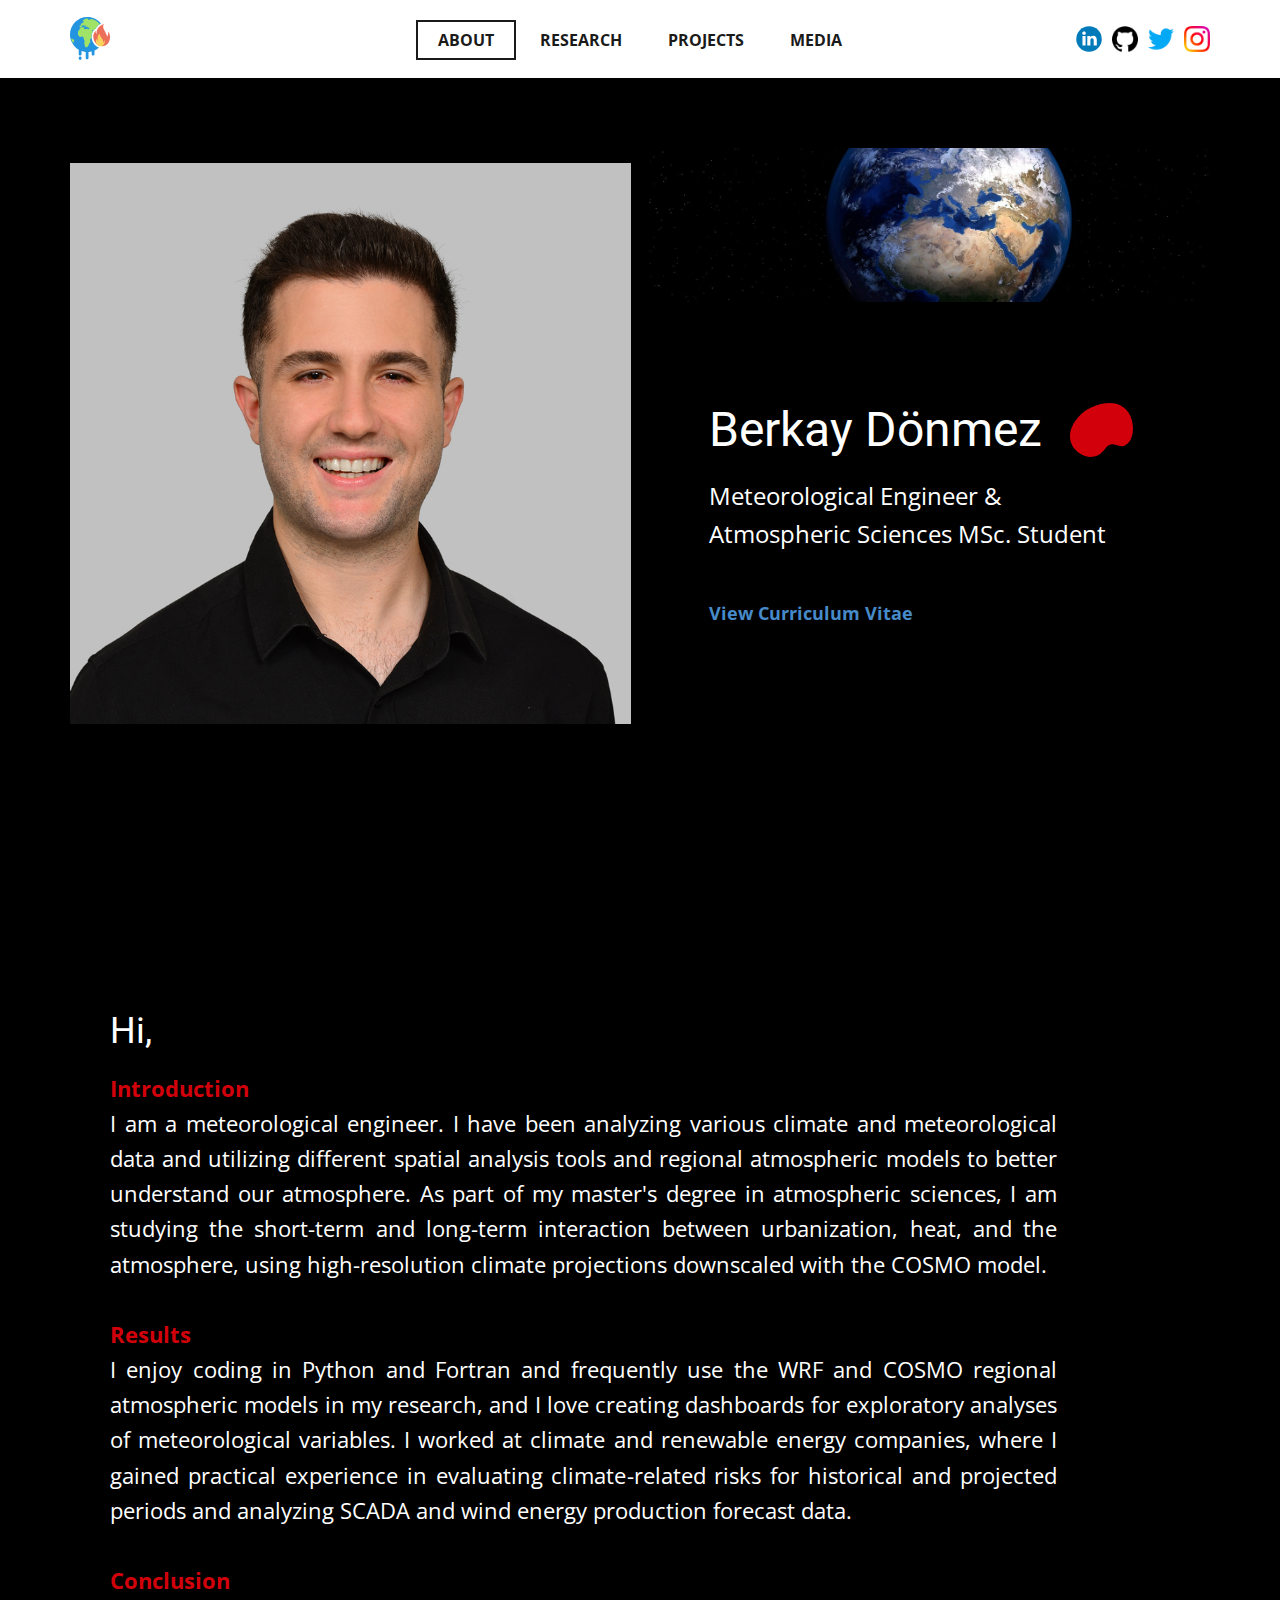
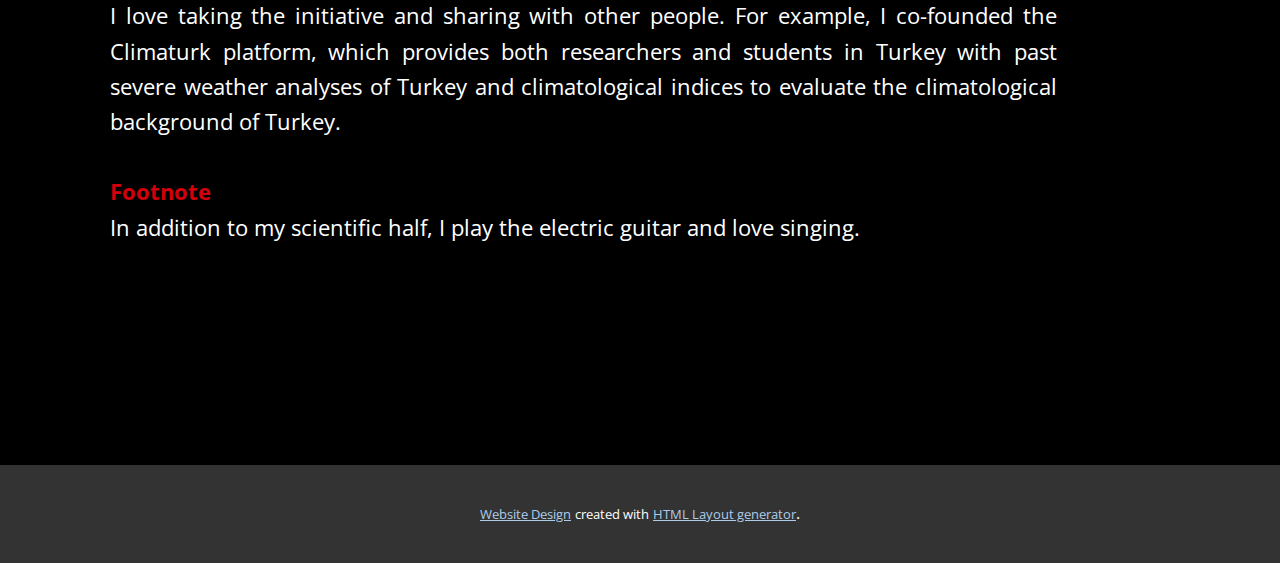
==== index.html @ 16590250 "initial commit" ====
<!DOCTYPE html>
<html style="font-size: 16px;" lang="tr"><head>
    <meta name="viewport" content="width=device-width, initial-scale=1.0">
    <meta charset="utf-8">
    <meta name="keywords" content="Berkay Dönmez, Hi,">
    <meta name="description" content="">
    <title>About</title>
    <link rel="stylesheet" href="nicepage.css" media="screen">
<link rel="stylesheet" href="About.css" media="screen">
    <script class="u-script" type="text/javascript" src="jquery.js" defer=""></script>
    <script class="u-script" type="text/javascript" src="nicepage.js" defer=""></script>
    <meta name="generator" content="Nicepage 4.20.1, nicepage.com">
    <link id="u-theme-google-font" rel="stylesheet" href="https://fonts.googleapis.com/css?family=Roboto:100,100i,300,300i,400,400i,500,500i,700,700i,900,900i|Open+Sans:300,300i,400,400i,500,500i,600,600i,700,700i,800,800i">
    
    
    
    <script type="application/ld+json">{
		"@context": "http://schema.org",
		"@type": "Organization",
		"name": "Berkay Github",
		"logo": "images/climate-change-icon.svg",
		"sameAs": [
				"https://www.linkedin.com/in/berkaydonmezs/",
				"https://github.com/berkaydonmezs",
				"https://twitter.com/berkaydonmezs",
				"https://www.instagram.com/berkaydonmezs/"
		]
}</script>
    <meta name="theme-color" content="#478ac9">
    <meta name="twitter:site" content="@">
    <meta name="twitter:card" content="summary_large_image">
    <meta name="twitter:title" content="About">
    <meta name="twitter:description" content="Berkay Github">
    <meta property="og:title" content="About">
    <meta property="og:type" content="website">
  </head>
  <body data-home-page="About.html" data-home-page-title="About" class="u-body u-xl-mode" data-lang="tr"><header class="u-align-center-sm u-align-center-xs u-clearfix u-header u-header" id="sec-ac42"><div class="u-clearfix u-sheet u-valign-middle-sm u-valign-middle-xs u-sheet-1">
        <a href="https://berkaydonmezs.github.io/" class="u-image u-logo u-image-1" data-image-width="114" data-image-height="122" title="Home">
          <img src="images/climate-change-icon.svg" class="u-logo-image u-logo-image-1">
        </a>
        <div class="u-social-icons u-spacing-10 u-social-icons-1">
          <a class="u-social-url" target="_blank" data-type="LinkedIn" title="LinkedIn" href="https://www.linkedin.com/in/berkaydonmezs/"><span class="u-icon u-social-icon u-social-linkedin u-icon-1"><svg class="u-svg-link" preserveAspectRatio="xMidYMin slice" viewBox="0 0 112 112" style=""><use xmlns:xlink="http://www.w3.org/1999/xlink" xlink:href="#svg-3932"></use></svg><svg class="u-svg-content" viewBox="0 0 112 112" x="0" y="0" id="svg-3932"><circle fill="currentColor" cx="56.1" cy="56.1" r="55"></circle><path fill="#FFFFFF" d="M41.3,83.7H27.9V43.4h13.4V83.7z M34.6,37.9L34.6,37.9c-4.6,0-7.5-3.1-7.5-7c0-4,3-7,7.6-7s7.4,3,7.5,7
            C42.2,34.8,39.2,37.9,34.6,37.9z M89.6,83.7H76.2V62.2c0-5.4-1.9-9.1-6.8-9.1c-3.7,0-5.9,2.5-6.9,4.9c-0.4,0.9-0.4,2.1-0.4,3.3v22.5
            H48.7c0,0,0.2-36.5,0-40.3h13.4v5.7c1.8-2.7,5-6.7,12.1-6.7c8.8,0,15.4,5.8,15.4,18.1V83.7z"></path></svg></span>
          </a>
          <a class="u-social-url" target="_blank" data-type="Github" title="Github" href="https://github.com/berkaydonmezs"><span class="u-file-icon u-icon u-social-github u-social-icon u-icon-2"><img src="images/733609.png" alt=""></span>
          </a>
          <a class="u-social-url" title="twitter" target="_blank" href="https://twitter.com/berkaydonmezs"><span class="u-file-icon u-icon u-social-icon u-social-twitter u-icon-3"><img src="images/733579.png" alt=""></span>
          </a>
          <a class="u-social-url" title="instagram" target="_blank" href="https://www.instagram.com/berkaydonmezs/"><span class="u-file-icon u-icon u-social-icon u-social-instagram u-icon-4"><img src="images/1384063.png" alt=""></span>
          </a>
        </div>
        <nav class="u-align-left u-menu u-menu-one-level u-offcanvas u-menu-1">
          <div class="menu-collapse" style="font-size: 1rem; letter-spacing: 0px; font-weight: 700; text-transform: uppercase;">
            <a class="u-button-style u-custom-active-border-color u-custom-active-color u-custom-border u-custom-border-color u-custom-borders u-custom-color u-custom-hover-border-color u-custom-hover-color u-custom-left-right-menu-spacing u-custom-padding-bottom u-custom-text-active-color u-custom-text-color u-custom-text-decoration u-custom-text-hover-color u-custom-top-bottom-menu-spacing u-nav-link" href="#" style="padding: 2px 0px; font-size: calc(1em + 4px);">
              <svg class="u-svg-link" preserveAspectRatio="xMidYMin slice" viewBox="0 0 302 302" style=""><use xmlns:xlink="http://www.w3.org/1999/xlink" xlink:href="#svg-8a8f"></use></svg>
              <svg xmlns="http://www.w3.org/2000/svg" xmlns:xlink="http://www.w3.org/1999/xlink" version="1.1" id="svg-8a8f" x="0px" y="0px" viewBox="0 0 302 302" style="enable-background:new 0 0 302 302;" xml:space="preserve" class="u-svg-content"><g><rect y="36" width="302" height="30"></rect><rect y="236" width="302" height="30"></rect><rect y="136" width="302" height="30"></rect>
</g><g></g><g></g><g></g><g></g><g></g><g></g><g></g><g></g><g></g><g></g><g></g><g></g><g></g><g></g><g></g></svg>
            </a>
          </div>
          <div class="u-custom-menu u-nav-container">
            <ul class="u-nav u-spacing-2 u-unstyled u-nav-1"><li class="u-nav-item"><a class="u-border-2 u-border-active-grey-90 u-border-hover-grey-50 u-button-style u-nav-link u-text-active-grey-90 u-text-grey-90 u-text-hover-grey-90" href="About.html" style="padding: 10px 20px;">ABOUT</a>
</li><li class="u-nav-item"><a class="u-border-2 u-border-active-grey-90 u-border-hover-grey-50 u-button-style u-nav-link u-text-active-grey-90 u-text-grey-90 u-text-hover-grey-90" href="Research.html" style="padding: 10px 20px;">RESEARCH</a>
</li><li class="u-nav-item"><a class="u-border-2 u-border-active-grey-90 u-border-hover-grey-50 u-button-style u-nav-link u-text-active-grey-90 u-text-grey-90 u-text-hover-grey-90" href="Projects.html" style="padding: 10px 20px;">PROJECTS</a>
</li><li class="u-nav-item"><a class="u-border-2 u-border-active-grey-90 u-border-hover-grey-50 u-button-style u-nav-link u-text-active-grey-90 u-text-grey-90 u-text-hover-grey-90" href="Media.html" style="padding: 10px 20px;">MEDIA</a>
</li></ul>
          </div>
          <div class="u-custom-menu u-nav-container-collapse">
            <div class="u-align-center u-black u-container-style u-inner-container-layout u-opacity u-opacity-95 u-sidenav">
              <div class="u-inner-container-layout u-sidenav-overflow">
                <div class="u-menu-close"></div>
                <ul class="u-align-center u-nav u-popupmenu-items u-unstyled u-nav-2"><li class="u-nav-item"><a class="u-button-style u-nav-link" href="About.html">ABOUT</a>
</li><li class="u-nav-item"><a class="u-button-style u-nav-link" href="Research.html">RESEARCH</a>
</li><li class="u-nav-item"><a class="u-button-style u-nav-link" href="Projects.html">PROJECTS</a>
</li><li class="u-nav-item"><a class="u-button-style u-nav-link" href="Media.html">MEDIA</a>
</li></ul>
              </div>
            </div>
            <div class="u-black u-menu-overlay u-opacity u-opacity-70"></div>
          </div>
        </nav>
      </div></header>
    <section class="u-black u-clearfix u-section-1" id="sec-024f">
      <div class="u-clearfix u-sheet u-sheet-1">
        <div class="u-clearfix u-expanded-width u-gutter-18 u-layout-wrap u-layout-wrap-1">
          <div class="u-gutter-0 u-layout">
            <div class="u-layout-row">
              <div class="u-size-30 u-size-60-md">
                <div class="u-layout-row">
                  <div class="u-align-left u-container-style u-image u-image-contain u-layout-cell u-left-cell u-size-60 u-image-1" src="" data-image-width="800" data-image-height="800">
                    <div class="u-container-layout u-container-layout-1" src=""></div>
                  </div>
                </div>
              </div>
              <div class="u-size-30 u-size-60-md">
                <div class="u-layout-col">
                  <div class="u-align-left u-container-style u-image u-layout-cell u-right-cell u-size-40 u-image-2" data-image-width="1280" data-image-height="720">
                    <div class="u-container-layout u-valign-middle u-container-layout-2" src=""></div>
                  </div>
                  <div class="u-align-left u-black u-container-style u-layout-cell u-right-cell u-size-20 u-layout-cell-3" src="">
                    <div class="u-container-layout u-container-layout-3">
                      <div class="u-shape u-shape-svg u-text-palette-2-base u-shape-1">
                        <svg class="u-svg-link" preserveAspectRatio="none" viewBox="0 0 160 130" style=""><use xmlns:xlink="http://www.w3.org/1999/xlink" xlink:href="#svg-589f"></use></svg>
                        <svg class="u-svg-content" viewBox="0 0 160 130" x="0px" y="0px" id="svg-589f"><path d="M52.6,11.4C12,28.8-29.7,90.3,29.4,124c19.1,10.9,43.7,6.6,57.2-10.7c0.4-0.5,0.8-1,1.1-1.5c17.8-24.6,32.6-4.1,48.4-8.5
	C180.4,91.2,168.9-38.5,52.6,11.4z"></path></svg>
                      </div>
                      <h2 class="u-text u-text-default u-text-1">Berkay Dönmez</h2>
                      <p class="u-text u-text-default u-text-2">Meteorological Engineer &amp;<br>Atmospheric Sciences MSc. Student<br>
                        <br>
                        <span style="font-size: 1.125rem; font-weight: 700;">
                          <a href="https://climaturk.com/aboutus/Berkay_Donmez_CV_English.pdf" class="u-active-none u-border-none u-btn u-button-link u-button-style u-hover-none u-none u-text-palette-1-base u-btn-1">View Curriculum Vitae</a>
                        </span>
                      </p>
                    </div>
                  </div>
                </div>
              </div>
            </div>
          </div>
        </div>
      </div>
    </section>
    <section class="u-align-center u-black u-clearfix u-section-2" id="sec-83b6">
      <div class="u-clearfix u-sheet u-valign-middle u-sheet-1">
        <div class="u-container-style u-expanded-width u-group u-group-1">
          <div class="u-container-layout u-container-layout-1">
            <h2 class="u-text u-text-default u-text-1">Hi,</h2>
            <p class="u-align-justify-lg u-align-justify-md u-align-justify-sm u-align-justify-xl u-align-left-xs u-text u-text-2">
              <span class="u-text-palette-2-base" style="font-weight: 700;"> Introduction</span>
              <br>I&nbsp;am a meteorological engineer. I have been analyzing various climate and meteorological data and utilizing different spatial analysis tools and regional atmospheric models to better understand our atmosphere. As part of my master's degree in atmospheric sciences, I am studying the short-term and long-term interaction between urbanization, heat, and the atmosphere, using high-resolution climate projections downscaled with the COSMO model.<br>
              <br>
              <span class="u-text-palette-2-base" style="font-weight: 700;">Results</span>
              <br>I enjoy coding in Python and Fortran and frequently use the WRF and COSMO regional atmospheric models in my research, and I love creating dashboards for exploratory analyses of meteorological variables. I worked at climate and renewable energy companies, where I gained practical experience in evaluating climate-related risks for historical and projected periods and analyzing SCADA and wind energy production forecast data.<br>
              <br>
              <span class="u-text-palette-2-base" style="font-weight: 700;">Conclusion</span>
              <br>I love taking the initiative and sharing with other people. For example, I co-founded the Climaturk platform, which provides both researchers and students in Turkey with past severe weather analyses of Turkey and climatological indices to evaluate the climatological background of Turkey.<br>
              <br>
              <span class="u-text-palette-2-base" style="font-weight: 700;">Footnote</span>
              <br>In addition to my scientific half, I play the electric guitar and love singing.<br>
            </p>
          </div>
        </div>
      </div>
    </section>
    
    
    <footer class="u-align-center u-black u-clearfix u-footer u-footer" id="sec-eaaa"><div class="u-clearfix u-sheet u-sheet-1"></div></footer>
    <section class="u-backlink u-clearfix u-grey-80">
      <a class="u-link" href="https://nicepage.com/website-design" target="_blank">
        <span>Website Design</span>
      </a>
      <p class="u-text">
        <span>created with</span>
      </p>
      <a class="u-link" href="https://nicepage.com/html-website-builder" target="_blank">
        <span>HTML Layout generator</span>
      </a>. 
    </section>
  
</body></html>
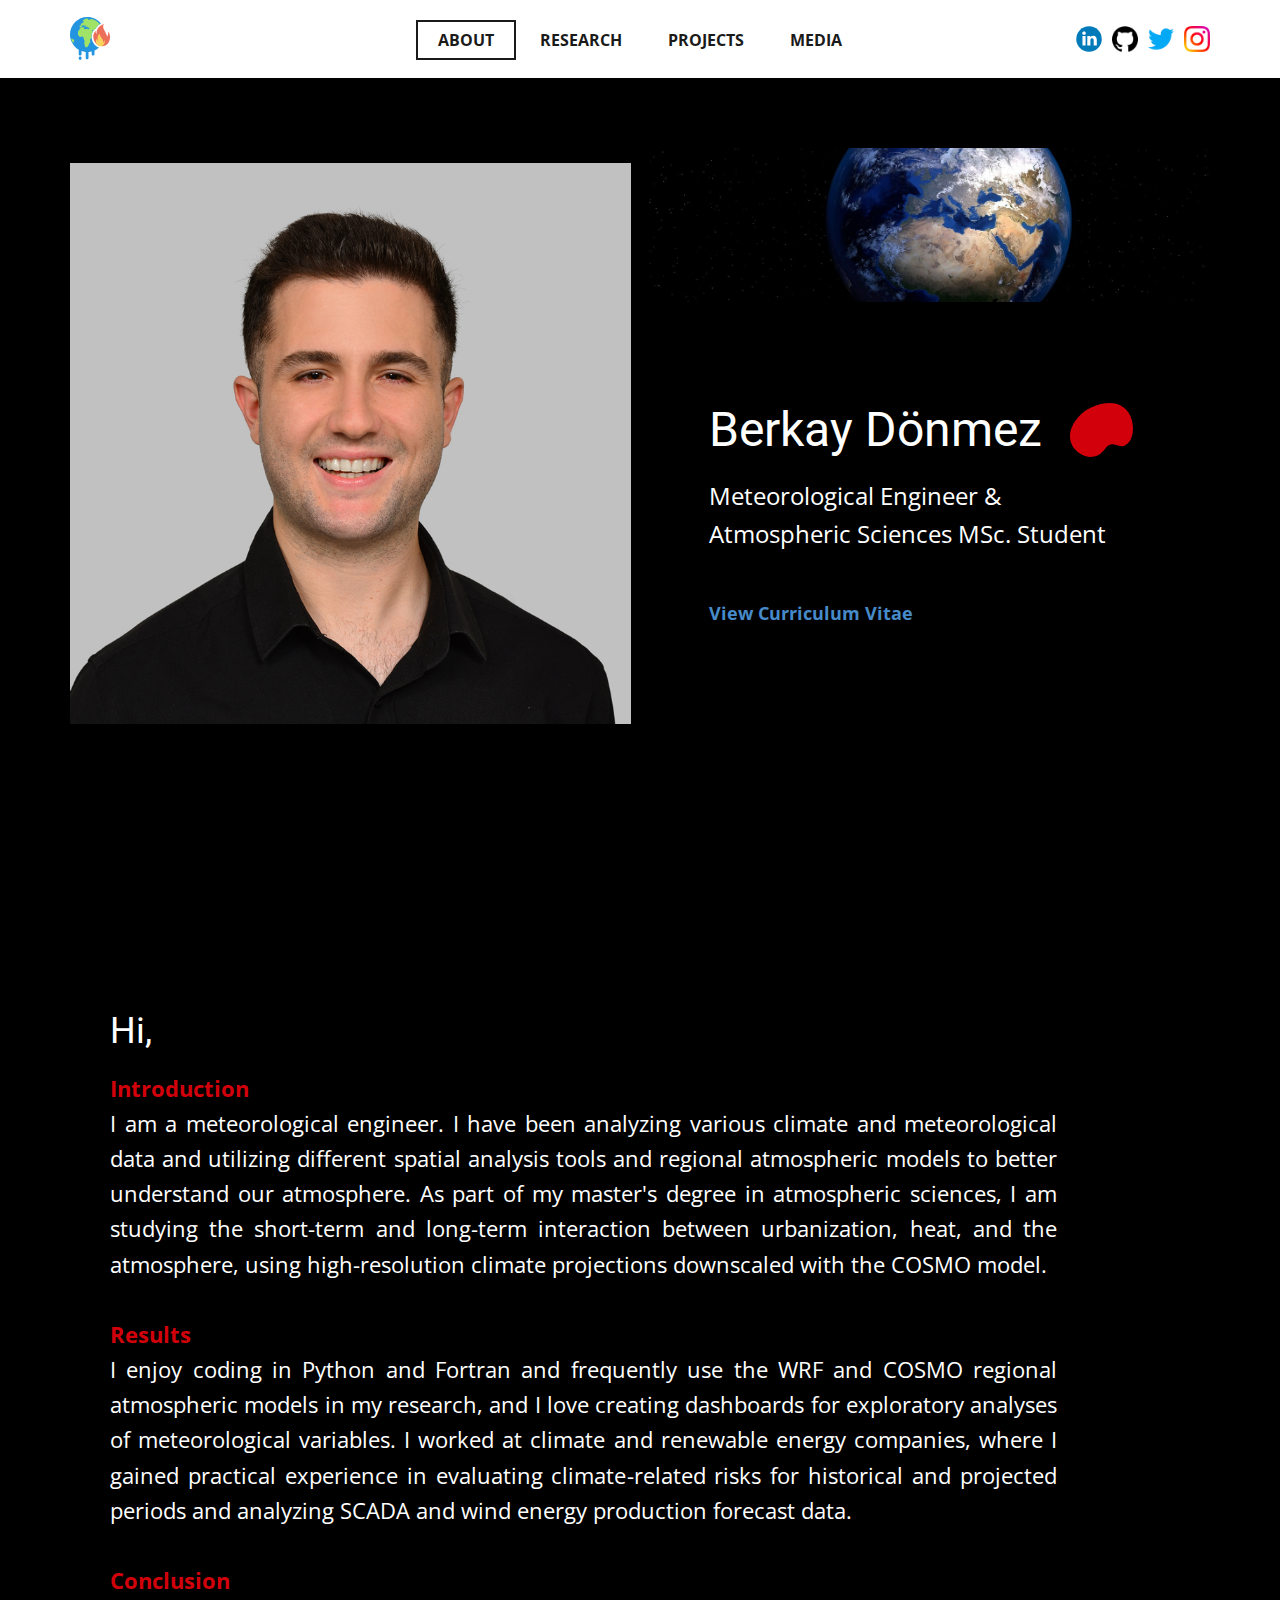
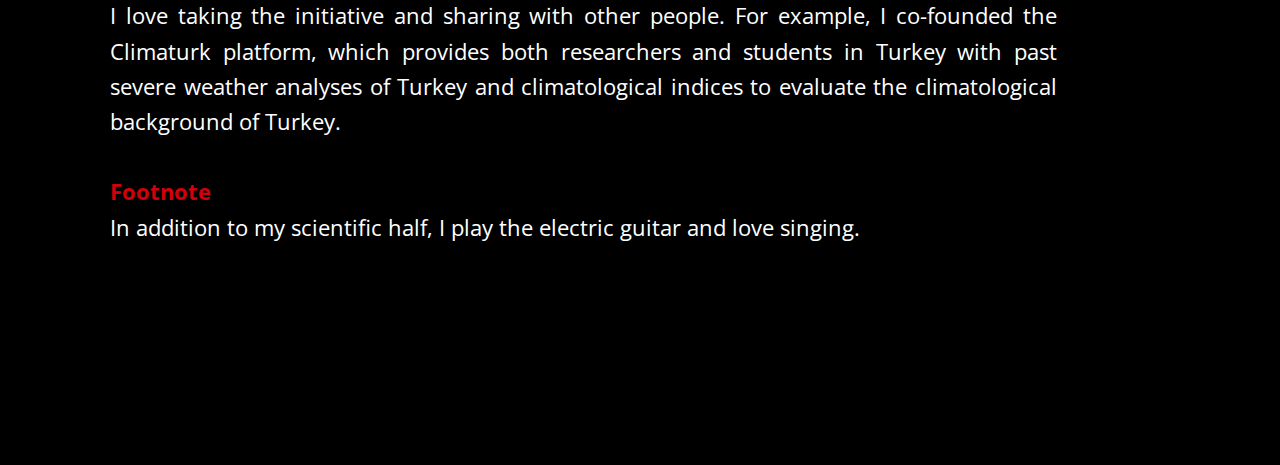
==== commit 52a101f0: "update site" ====
--- a/index.html
+++ b/index.html
@@ -145,16 +145,6 @@
     
     
     <footer class="u-align-center u-black u-clearfix u-footer u-footer" id="sec-eaaa"><div class="u-clearfix u-sheet u-sheet-1"></div></footer>
-    <section class="u-backlink u-clearfix u-grey-80">
-      <a class="u-link" href="https://nicepage.com/website-design" target="_blank">
-        <span>Website Design</span>
-      </a>
-      <p class="u-text">
-        <span>created with</span>
-      </p>
-      <a class="u-link" href="https://nicepage.com/html-website-builder" target="_blank">
-        <span>HTML Layout generator</span>
-      </a>. 
-    </section>
+
   
 </body></html>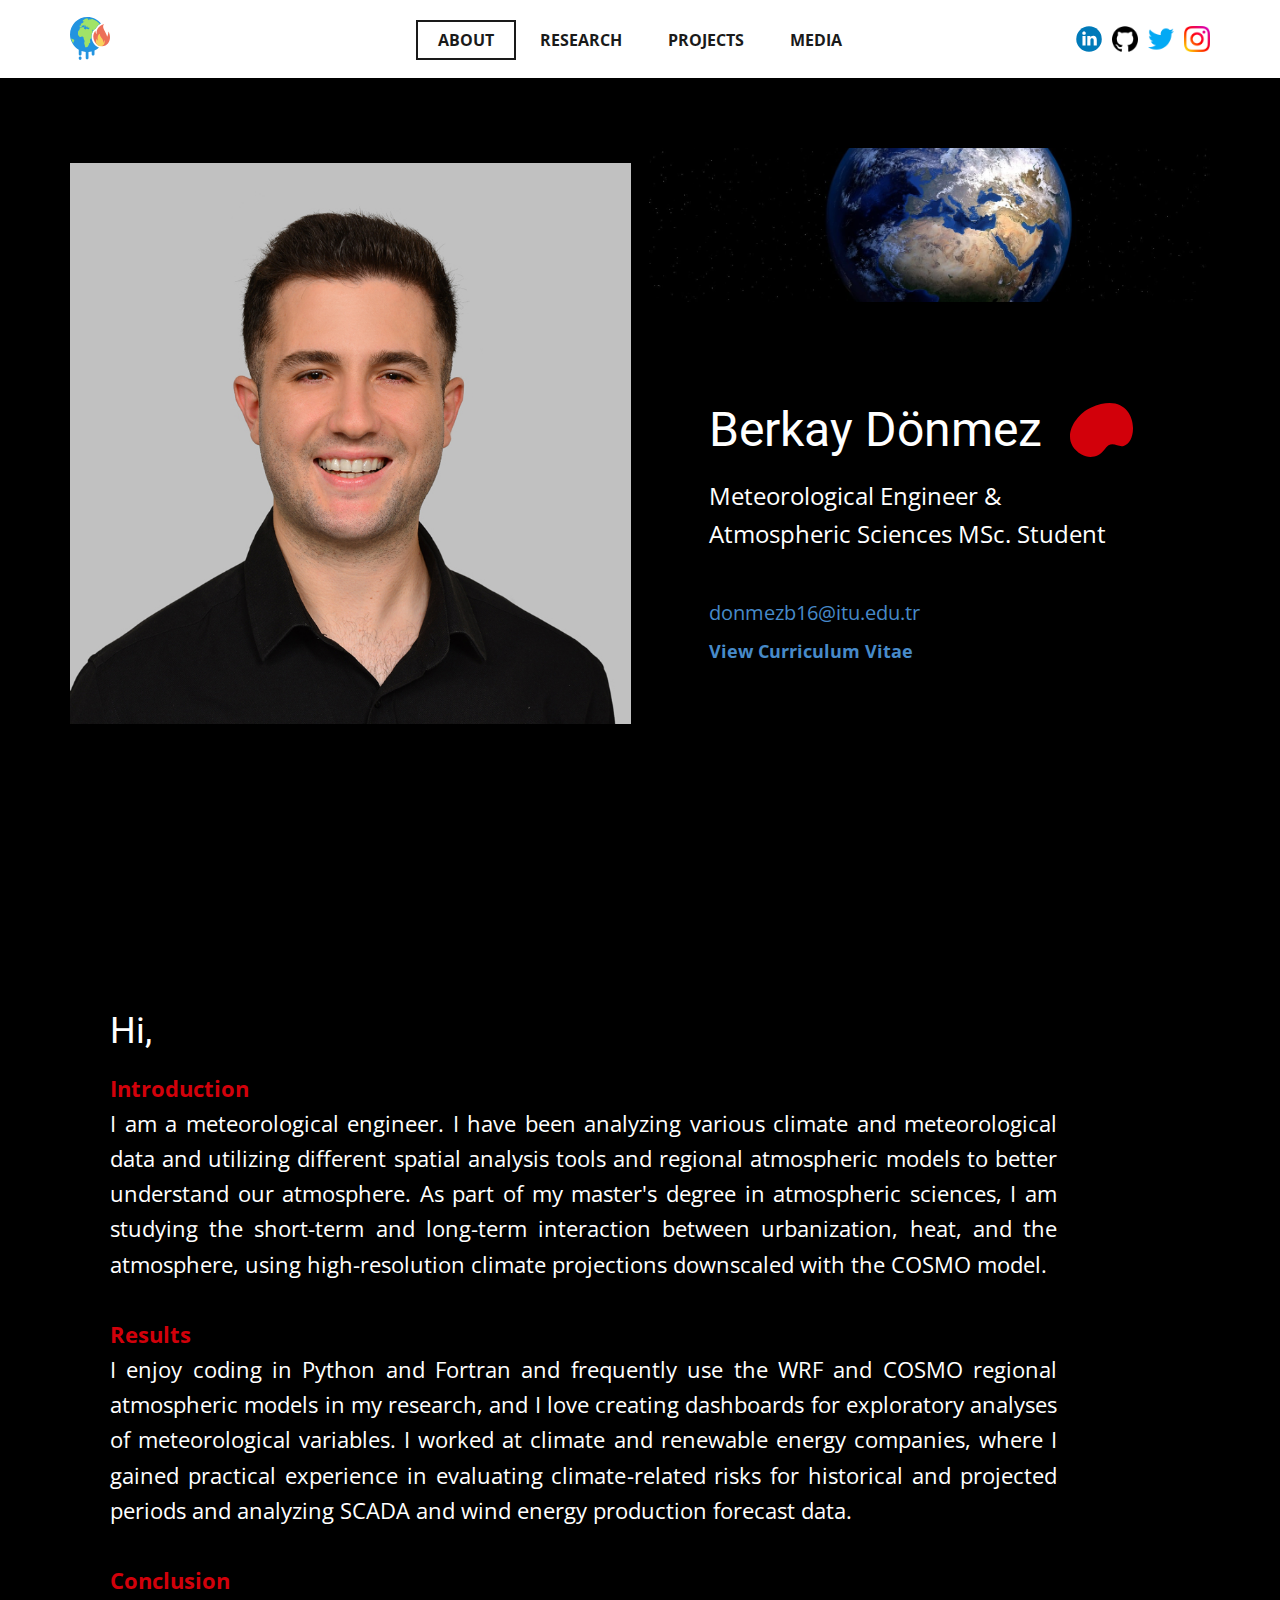
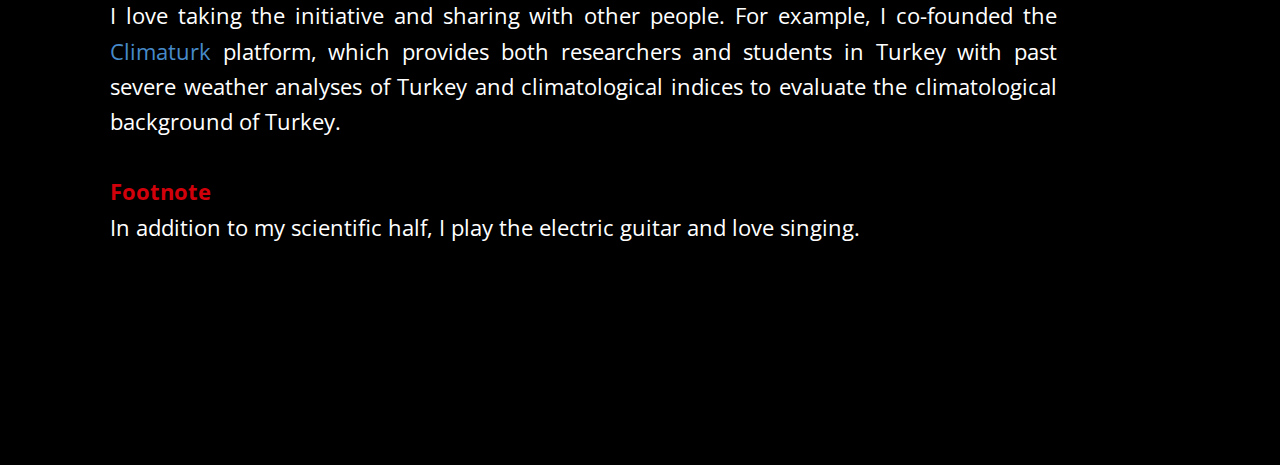
==== commit fa4ef4ac: "add mail detail" ====
--- a/index.html
+++ b/index.html
@@ -107,8 +107,12 @@
                       <h2 class="u-text u-text-default u-text-1">Berkay Dönmez</h2>
                       <p class="u-text u-text-default u-text-2">Meteorological Engineer &amp;<br>Atmospheric Sciences MSc. Student<br>
                         <br>
+                        <span style="font-size: 1.25rem;">
+                          <a href="mailto:donmezb16@itu.edu.tr" class="u-active-none u-border-none u-btn u-button-link u-button-style u-hover-none u-none u-text-palette-1-base u-btn-1">donmezb16@itu.edu.tr</a>
+                        </span>
+                        <br>
                         <span style="font-size: 1.125rem; font-weight: 700;">
-                          <a href="https://climaturk.com/aboutus/Berkay_Donmez_CV_English.pdf" class="u-active-none u-border-none u-btn u-button-link u-button-style u-hover-none u-none u-text-palette-1-base u-btn-1">View Curriculum Vitae</a>
+                          <a href="https://climaturk.com/aboutus/Berkay_Donmez_CV_English.pdf" class="u-active-none u-border-none u-btn u-button-link u-button-style u-hover-none u-none u-text-palette-1-base u-btn-2" target="_blank">View Curriculum Vitae</a>
                         </span>
                       </p>
                     </div>
@@ -133,7 +137,7 @@
               <br>I enjoy coding in Python and Fortran and frequently use the WRF and COSMO regional atmospheric models in my research, and I love creating dashboards for exploratory analyses of meteorological variables. I worked at climate and renewable energy companies, where I gained practical experience in evaluating climate-related risks for historical and projected periods and analyzing SCADA and wind energy production forecast data.<br>
               <br>
               <span class="u-text-palette-2-base" style="font-weight: 700;">Conclusion</span>
-              <br>I love taking the initiative and sharing with other people. For example, I co-founded the Climaturk platform, which provides both researchers and students in Turkey with past severe weather analyses of Turkey and climatological indices to evaluate the climatological background of Turkey.<br>
+              <br>I love taking the initiative and sharing with other people. For example, I co-founded the <a href="https://climaturk.com/" class="u-active-none u-border-none u-btn u-button-link u-button-style u-hover-none u-none u-text-palette-1-base u-btn-1" target="_blank">Climaturk</a> platform, which provides both researchers and students in Turkey with past severe weather analyses of Turkey and climatological indices to evaluate the climatological background of Turkey.<br>
               <br>
               <span class="u-text-palette-2-base" style="font-weight: 700;">Footnote</span>
               <br>In addition to my scientific half, I play the electric guitar and love singing.<br>
@@ -145,6 +149,6 @@
     
     
     <footer class="u-align-center u-black u-clearfix u-footer u-footer" id="sec-eaaa"><div class="u-clearfix u-sheet u-sheet-1"></div></footer>
-
+ 
   
 </body></html>--- a/About.css
+++ b/About.css
@@ -61,6 +61,11 @@
   padding: 0;
 }
 
+.u-section-1 .u-btn-2 {
+  background-image: none;
+  padding: 0;
+}
+
 @media (max-width: 1199px) {
   .u-section-1 .u-sheet-1 {
     min-height: 712px;
@@ -223,6 +228,11 @@
   margin: 19px 123px 0 10px;
 }
 
+.u-section-2 .u-btn-1 {
+  background-image: none;
+  padding: 0;
+}
+
 @media (max-width: 1199px) {
   .u-section-2 .u-group-1 {
     height: auto;
